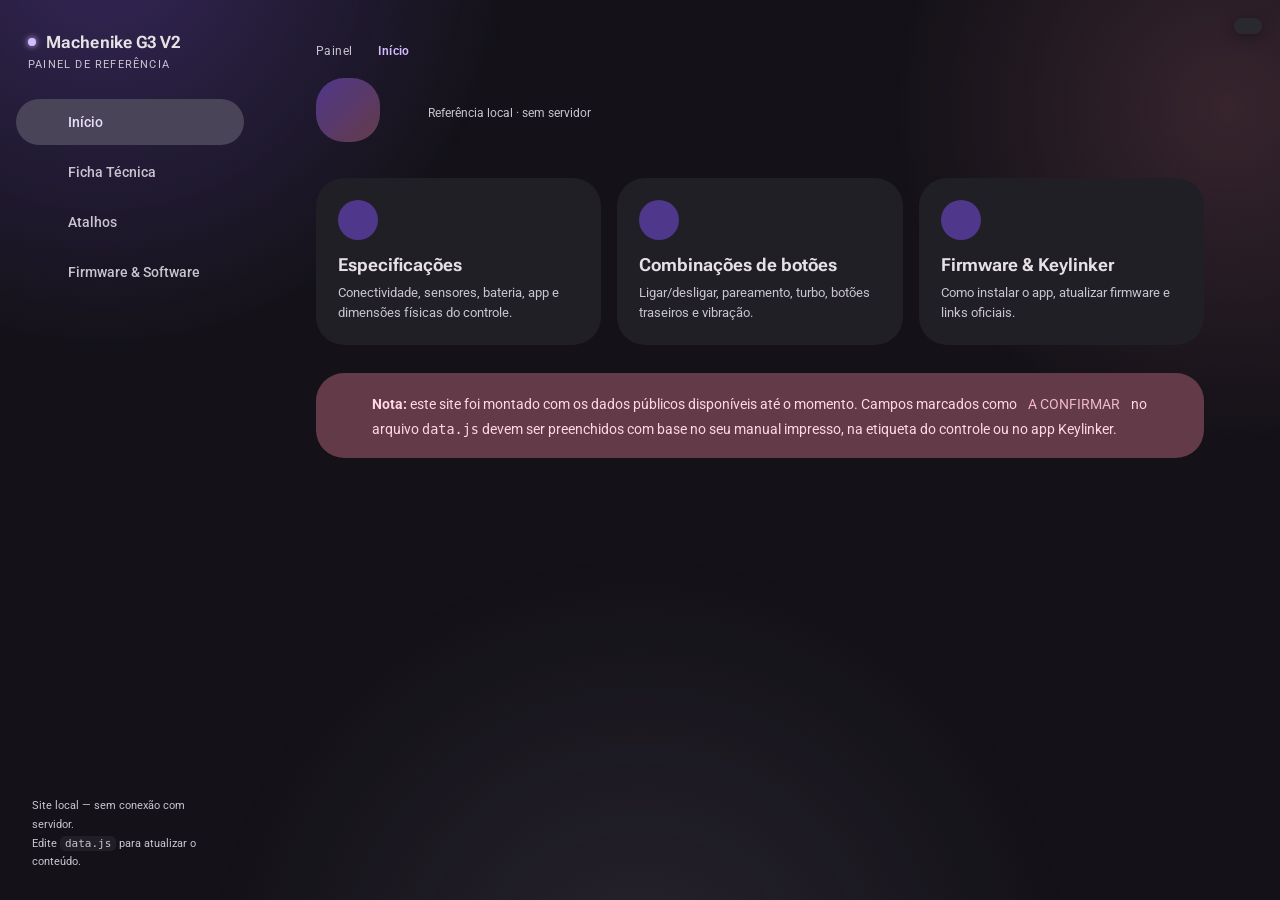
==== index.html @ 8c6d6651 "Add files via upload" ====
<!DOCTYPE html>
<html lang="pt-BR">
<head>
<meta charset="UTF-8">
<meta name="viewport" content="width=device-width, initial-scale=1.0">
<meta name="color-scheme" content="dark">
<link rel="icon" type="image/svg+xml" href="favicon.svg">
<meta name="description" content="Painel de referência não-oficial do Machenike G3 V2: ficha técnica, atalhos de botões e guia de firmware.">
<title>Machenike G3 V2 — Painel de Referência</title>
<link rel="stylesheet" href="style.css">
<script src="fundo-organico.js" defer></script>
<script src="mdharmony-switch.js" defer></script>
</head>
<body>
  <fundo-organico largura="520" velocidade="lenta" opacidade="0.16" style="top:-160px; left:-140px; opacity:0;"></fundo-organico>
  <fundo-organico class="fo-2" largura="420" velocidade="media" opacidade="0.14" style="bottom:-140px; right:-120px; opacity:0;"></fundo-organico>
  <div id="motion-toggle"></div>

  <div class="shell">
    <aside class="sidebar" id="sidebar"></aside>
    <main>
      <div class="breadcrumb">Painel <span class="micon" data-icon="chevron_right" style="width:14px;height:14px;"></span> <span class="accent">Início</span></div>

      <div class="hero">
        <div class="hero-icon">
          <span class="micon" data-icon="sports_esports"></span>
        </div>
        <div>
          <h1 class="page-title" id="titulo" style="margin-bottom:6px;"></h1>
          <div class="hero__status"><span class="micon" data-icon="bolt"></span> Referência local · sem servidor</div>
        </div>
      </div>

      <p class="page-sub" id="subtitulo"></p>

      <div class="grid3">
        <a class="nav-card" href="especificacoes.html">
          <div class="icon-chip"><span class="micon" data-icon="description"></span></div>
          <h3>Especificações</h3>
          <p>Conectividade, sensores, bateria, app e dimensões físicas do controle.</p>
        </a>
        <a class="nav-card" href="atalhos.html">
          <div class="icon-chip"><span class="micon" data-icon="sports_esports"></span></div>
          <h3>Combinações de botões</h3>
          <p>Ligar/desligar, pareamento, turbo, botões traseiros e vibração.</p>
        </a>
        <a class="nav-card" href="firmware.html">
          <div class="icon-chip"><span class="micon" data-icon="system_update"></span></div>
          <h3>Firmware & Keylinker</h3>
          <p>Como instalar o app, atualizar firmware e links oficiais.</p>
        </a>
      </div>

      <div class="callout" style="margin-top:28px;">
        <span class="micon" data-icon="info"></span>
        <div>
          <strong>Nota:</strong> este site foi montado com os dados públicos disponíveis até o momento. Campos marcados como
          <span class="pending">A CONFIRMAR</span> no arquivo <code>data.js</code> devem ser preenchidos com base no seu manual
          impresso, na etiqueta do controle ou no app Keylinker.
        </div>
      </div>
    </main>
  </div>

  <script src="icons.js"></script>
  <script src="ripple.js"></script>
  <script src="data.js"></script>
  <script src="nav.js"></script>
  <script>
    renderSidebar("index.html");
    renderMotionToggle();
    hydrateIcons(document);
    document.getElementById("titulo").textContent = CONTROLLER.nome;
    document.getElementById("subtitulo").textContent = CONTROLLER.tagline + " — " + CONTROLLER.linha;
  </script>
</body>
</html>
---- style.css ----
@import url('https://fonts.googleapis.com/css2?family=Roboto:wght@400;500;700&family=Roboto+Flex:opsz,wght@8..144,400..800&display=swap');

/* ============================================================
   MATERIAL YOU — Dynamic Color (baseline M3 dark tonal palette)
   Seed: violeta expressivo (padrão M3), com secundário/terciário
   derivados — a mesma estrutura de cor que o Android usa a
   partir do papel de parede.
   ============================================================ */
:root {
  --md-primary: #D0BCFF;
  --md-on-primary: #381E72;
  --md-primary-container: #4F378B;
  --md-on-primary-container: #EADDFF;

  --md-secondary: #CCC2DC;
  --md-on-secondary: #332D41;
  --md-secondary-container: #4A4458;
  --md-on-secondary-container: #E8DEF8;

  --md-tertiary: #EFB8C8;
  --md-on-tertiary: #492532;
  --md-tertiary-container: #633B48;
  --md-on-tertiary-container: #FFD8E4;

  --md-error: #F2B8B5;

  --md-bg: #141218;
  --md-on-bg: #E6E1E5;

  --md-surface: #141218;
  --md-on-surface: #E6E1E5;
  --md-surface-variant: #49454F;
  --md-on-surface-variant: #CAC4D0;

  --md-outline: #938F99;
  --md-outline-variant: #49454F;

  --md-scrim-lowest: #0F0D13;
  --md-surface-low: #1D1B20;
  --md-surface-container: #211F26;
  --md-surface-high: #2B2930;
  --md-surface-highest: #36343B;

  --shape-xs: 12px;
  --shape-sm: 16px;
  --shape-md: 20px;
  --shape-lg: 28px;
  --shape-xl: 36px;

  --m3-standard: cubic-bezier(0.2, 0, 0, 1);
  --m3-spring: cubic-bezier(0.34, 1.56, 0.64, 1);
  --m3-spring-soft: cubic-bezier(0.3, 1.2, 0.4, 1);

  --font-body: 'Roboto', system-ui, sans-serif;
  --font-display: 'Roboto Flex', 'Roboto', system-ui, sans-serif;
  --mono: 'Roboto', system-ui, monospace;

  /* ------------------------------------------------------------
     Pontes de compatibilidade para os Web Components trazidos do
     repo md3-componentes (evyly). Esses componentes esperam as
     variáveis --md-sys-color-* e --md-motion-* no host da página
     (padrão de nomenclatura oficial do Material Design Tokens).
     Sem isso, o switch por exemplo perde a cor E a animação de
     "esticar" o thumb (o transition-duration vira inválido).
     ------------------------------------------------------------ */
  --md-sys-color-primary: var(--md-primary);
  --md-sys-color-on-primary: var(--md-on-primary);
  --md-sys-color-primary-container: var(--md-primary-container);
  --md-sys-color-on-primary-container: var(--md-on-primary-container);
  --md-sys-color-secondary-container: var(--md-secondary-container);
  --md-sys-color-on-secondary-container: var(--md-on-secondary-container);
  --md-sys-color-surface-variant: var(--md-surface-variant);
  --md-sys-color-outline: var(--md-outline);
  --md-sys-color-on-surface: var(--md-on-surface);
  --md-sys-color-inverse-on-surface: var(--md-surface-highest);
  --md-sys-shape-corner-full: 624.9375rem;

  --md-motion-duration: 380ms;
  --md-motion-easing-standard: cubic-bezier(0.2, 0, 0, 1);
  --md-motion-easing-expressive: cubic-bezier(0.3, 1, 0.1, 1);
  --md-motion-easing-stretch: cubic-bezier(0.42, 1.67, 0.21, 0.9);
}

* { box-sizing: border-box; }

html { background: #141218; }

html, body {
  margin: 0;
  padding: 0;
  background: var(--md-bg);
  color: var(--md-on-bg);
  font-family: var(--font-body);
}

body {
  position: relative;
  min-height: 100vh;
  overflow-x: hidden;
}

body::before {
  content: "";
  position: fixed;
  inset: 0;
  z-index: 0;
  background:
    radial-gradient(680px circle at 8% -6%, color-mix(in srgb, var(--md-primary-container) 55%, transparent), transparent 60%),
    radial-gradient(560px circle at 96% 12%, color-mix(in srgb, var(--md-tertiary-container) 45%, transparent), transparent 60%),
    radial-gradient(720px circle at 50% 110%, color-mix(in srgb, var(--md-secondary-container) 35%, transparent), transparent 60%);
  pointer-events: none;
}

a { color: inherit; text-decoration: none; }

.micon {
  width: 22px;
  height: 22px;
  display: inline-block;
  flex-shrink: 0;
  fill: none;
  stroke: currentColor;
  stroke-width: 1.8;
  stroke-linecap: round;
  stroke-linejoin: round;
  vertical-align: middle;
  transition: transform 0.45s var(--m3-spring), stroke-width 0.35s var(--m3-spring-soft), fill-opacity 0.35s var(--m3-spring-soft);
  transform-origin: center;
}

.shell {
  position: relative;
  z-index: 1;
  display: grid;
  grid-template-columns: 260px 1fr;
  min-height: 100vh;
}

.sidebar {
  padding: 28px 16px;
  position: sticky;
  top: 0;
  height: 100vh;
  display: flex;
  flex-direction: column;
}

.sidebar__brand { padding: 4px 12px 20px; margin-bottom: 8px; }
.sidebar__brand .brand-row { display: flex; align-items: center; gap: 10px; }
.sidebar__brand .micon { width: 22px; height: 22px; color: var(--md-primary); }
.sidebar__brand .live-dot {
  width: 8px;
  height: 8px;
  border-radius: 50%;
  background: var(--md-primary);
  box-shadow: 0 0 6px var(--md-primary);
  flex-shrink: 0;
  animation: live-dot-pulso 2s ease-in-out infinite;
}
@keyframes live-dot-pulso {
  0%, 100% { opacity: 1; transform: scale(1); }
  50% { opacity: 0.4; transform: scale(0.75); }
}
.sidebar__brand strong {
  font-family: var(--font-display);
  font-variation-settings: 'wght' 650, 'opsz' 24;
  font-size: 17px;
  letter-spacing: 0.1px;
}
.sidebar__brand span.eyebrow {
  display: block;
  font-size: 11px;
  color: var(--md-on-surface-variant);
  margin-top: 6px;
  letter-spacing: 1.2px;
  text-transform: uppercase;
}

.nav-list { display: flex; flex-direction: column; gap: 4px; }

.nav-item {
  position: relative;
  display: flex;
  align-items: center;
  gap: 14px;
  padding: 12px 16px;
  font-size: 14px;
  font-weight: 500;
  color: var(--md-on-surface-variant);
  border-radius: var(--shape-xl);
  transition: background 0.35s var(--m3-standard), color 0.35s var(--m3-standard), border-radius 0.35s var(--m3-standard);
  z-index: 1;
}
.nav-item .micon { width: 22px; height: 22px; }
.nav-item:hover {
  background: color-mix(in srgb, var(--md-surface-high) 70%, transparent);
  border-radius: var(--shape-sm);
}
.nav-item:hover .micon {
  transform: rotate(-10deg) scale(1.1);
  stroke-width: 2.2;
}
.nav-item.active { color: var(--md-on-secondary-container); background: var(--md-secondary-container); }
.nav-item.active .micon {
  stroke-width: 2.2;
  fill: currentColor;
  fill-opacity: 0.18;
  color: var(--md-secondary);
}

.sidebar__footer {
  margin-top: auto;
  padding: 16px 16px 0;
  font-size: 11px;
  color: var(--md-on-surface-variant);
  line-height: 1.7;
}
.sidebar__footer code { background: var(--md-surface-container); padding: 1px 5px; border-radius: 5px; }

main { position: relative; z-index: 1; padding: 44px 56px 90px; max-width: 1000px; }

.breadcrumb {
  display: flex;
  align-items: center;
  gap: 6px;
  font-size: 12px;
  color: var(--md-on-surface-variant);
  letter-spacing: 0.4px;
  margin-bottom: 20px;
  animation: fade-up 0.5s var(--m3-standard) both;
}
.breadcrumb .accent { color: var(--md-primary); font-weight: 600; }

h1.page-title {
  font-family: var(--font-display);
  font-variation-settings: 'wght' 700, 'opsz' 40;
  font-size: 38px;
  letter-spacing: -0.3px;
  margin: 0 0 10px;
  animation: fade-up 0.55s var(--m3-standard) both;
  animation-delay: 0.05s;
}

.page-sub {
  color: var(--md-on-surface-variant);
  font-size: 15px;
  margin: 0 0 36px;
  max-width: 62ch;
  line-height: 1.65;
  animation: fade-up 0.55s var(--m3-standard) both;
  animation-delay: 0.1s;
}

.panel {
  background: var(--md-surface-container);
  border-radius: var(--shape-lg);
  padding: 26px 28px;
  margin-bottom: 18px;
  animation: fade-up 0.55s var(--m3-standard) both;
  transition: border-radius 0.4s var(--m3-standard), background 0.3s ease;
}
.panel:hover { border-radius: var(--shape-xl) var(--shape-xs) var(--shape-xl) var(--shape-xs); }

.panel__head {
  display: flex;
  align-items: center;
  gap: 12px;
  justify-content: space-between;
  margin-bottom: 18px;
  padding-bottom: 14px;
  border-bottom: 1px solid var(--md-outline-variant);
}
.panel__head .head-left { display: flex; align-items: center; gap: 12px; }

.icon-chip {
  display: flex;
  align-items: center;
  justify-content: center;
  width: 40px;
  height: 40px;
  border-radius: var(--shape-md);
  background: var(--md-primary-container);
  color: var(--md-on-primary-container);
  flex-shrink: 0;
  transition: border-radius 0.4s var(--m3-standard), transform 0.4s var(--m3-spring);
}
.panel:hover .icon-chip { border-radius: 50%; transform: rotate(20deg); }
.icon-chip .micon { width: 21px; height: 21px; }

.panel__head h2 {
  font-family: var(--font-display);
  font-variation-settings: 'wght' 600, 'opsz' 20;
  font-size: 16px;
  letter-spacing: 0.1px;
  margin: 0;
}
.panel__head .tag {
  font-size: 11px;
  color: var(--md-on-surface-variant);
  background: var(--md-surface-high);
  padding: 4px 10px;
  border-radius: 999px;
}

table.spec { width: 100%; border-collapse: collapse; font-size: 13.5px; }
table.spec tr { border-bottom: 1px solid var(--md-outline-variant); }
table.spec tr:last-child { border-bottom: none; }
table.spec td { padding: 12px 6px; vertical-align: top; }
table.spec td:first-child { color: var(--md-on-surface-variant); width: 40%; }
table.spec td:last-child { font-size: 13px; }
.pending {
  color: var(--md-tertiary);
  background: color-mix(in srgb, var(--md-tertiary-container) 45%, transparent);
  padding: 2px 8px;
  border-radius: 999px;
  display: inline-block;
}

.shortcut-row {
  display: grid;
  grid-template-columns: minmax(200px, 300px) 1fr;
  gap: 16px;
  padding: 13px 6px;
  border-bottom: 1px solid var(--md-outline-variant);
  align-items: start;
}
.shortcut-row:last-child { border-bottom: none; }
.combo {
  display: inline-block;
  font-size: 12.5px;
  font-weight: 500;
  background: var(--md-primary-container);
  color: var(--md-on-primary-container);
  padding: 6px 12px;
  border-radius: var(--shape-sm);
  width: fit-content;
  transition: border-radius 0.35s var(--m3-standard);
}
.shortcut-row:hover .combo { border-radius: 999px; }
.shortcut-row .acao { font-size: 13.5px; color: var(--md-on-surface); line-height: 1.55; padding-top: 4px; }

.grid3 { display: grid; grid-template-columns: repeat(3, 1fr); gap: 16px; margin-top: 8px; }

.nav-card {
  display: block;
  background: var(--md-surface-container);
  border-radius: var(--shape-lg);
  padding: 22px;
  transition: border-radius 0.4s var(--m3-standard), transform 0.35s var(--m3-spring), background 0.3s ease;
  animation: fade-up 0.6s var(--m3-standard) both;
}
.nav-card:nth-child(1) { animation-delay: 0.15s; }
.nav-card:nth-child(2) { animation-delay: 0.25s; }
.nav-card:nth-child(3) { animation-delay: 0.35s; }
.nav-card:hover {
  border-radius: var(--shape-xl) var(--shape-xs) var(--shape-xl) var(--shape-xs);
  transform: translateY(-4px);
  background: var(--md-surface-high);
}
.nav-card .icon-chip { margin-bottom: 14px; }
.nav-card:hover .icon-chip {
  border-radius: 50%;
  transform: rotate(-18deg) scale(1.05);
  background: var(--md-tertiary-container);
  color: var(--md-on-tertiary-container);
}
.nav-card h3 { font-family: var(--font-display); font-variation-settings: 'wght' 650, 'opsz' 24; font-size: 18px; margin: 0 0 8px; }
.nav-card p { font-size: 13px; color: var(--md-on-surface-variant); margin: 0; line-height: 1.55; }

.steps { counter-reset: step; list-style: none; padding: 0; margin: 0; }
.subsecao { margin-top: 18px; }
.subsecao:first-child { margin-top: 0; }
.subsecao__titulo {
  font-family: var(--font-display);
  font-variation-settings: 'wght' 600, 'opsz' 18;
  font-size: 13.5px;
  color: var(--md-primary);
  margin: 0 0 8px;
  padding-bottom: 8px;
  border-bottom: 1px solid var(--md-outline-variant);
}
.subsecao + .subsecao { margin-top: 22px; }

/* ---------- mini-lista dentro de uma célula da ficha técnica ---------- */
.mini-lista {
  list-style: none;
  padding: 0;
  margin: 0;
  display: flex;
  flex-direction: column;
  gap: 6px;
}
.mini-lista li {
  display: flex;
  align-items: center;
  gap: 8px;
}
.mini-lista .micon {
  width: 16px;
  height: 16px;
  color: var(--md-primary);
  flex-shrink: 0;
}

/* ---------- lista de cores com amostra visual ---------- */
.lista-cores {
  list-style: none;
  padding: 0;
  margin: 0;
  display: flex;
  flex-direction: column;
  gap: 7px;
}
.lista-cores li { display: flex; align-items: center; gap: 9px; }
.amostra-cor {
  width: 16px;
  height: 16px;
  border-radius: 50%;
  border: 1.5px solid rgba(255, 255, 255, 0.4);
  flex-shrink: 0;
  box-shadow: 0 0 0 1px rgba(0, 0, 0, 0.5);
}
.amostra-cor.transparente {
  box-shadow: 0 0 0 1px rgba(0, 0, 0, 0.5), inset 0 0 5px rgba(255, 255, 255, 0.6);
  opacity: 0.8;
}
.mini-nota {
  font-size: 11.5px;
  color: var(--md-on-surface-variant);
  margin: 8px 0 0;
  font-style: italic;
}

/* ---------- chips de compatibilidade (Material 3 Assist Chip) ---------- */
.chip-row {
  display: flex;
  flex-wrap: wrap;
  gap: 10px;
  margin-bottom: 28px;
}
.chip {
  display: inline-flex;
  align-items: center;
  gap: 8px;
  padding: 8px 16px 8px 12px;
  border-radius: 999px;
  background: var(--md-surface-container);
  border: 1px solid var(--md-outline-variant);
  color: var(--md-on-surface);
  font-size: 13px;
  font-weight: 500;
  animation: fade-up 0.5s var(--m3-standard) both;
  transition: background 0.3s ease, border-color 0.3s ease, transform 0.3s var(--m3-spring);
}
.chip:hover {
  background: var(--md-surface-high);
  border-color: var(--md-primary);
  transform: translateY(-2px);
}
.chip .micon { width: 18px; height: 18px; color: var(--md-primary); }

/* ---------- efeito ripple genuíno (ondulação de toque Material) ---------- */
.md-ripple {
  position: absolute;
  border-radius: 50%;
  background: currentColor;
  opacity: 0.22;
  transform: scale(0);
  pointer-events: none;
  animation: md-ripple-anim 0.65s var(--m3-standard);
}
@keyframes md-ripple-anim {
  to { transform: scale(1); opacity: 0; }
}

.subsecao__corpo { display: block; }
.subsecao__corpo.com-nota {
  display: grid;
  grid-template-columns: 1fr 1fr;
  gap: 20px;
  align-items: stretch;
}
.subsecao__corpo.com-nota .steps { align-self: start; }
.callout--compacta {
  margin: 0;
  padding: 14px 16px;
  border-radius: var(--shape-md);
  font-size: 12.5px;
  height: fit-content;
  align-self: center;
}
@media (max-width: 640px) {
  .subsecao__corpo.com-nota { grid-template-columns: 1fr; }
}
.steps li {
  counter-increment: step;
  position: relative;
  padding: 12px 0 12px 46px;
  border-bottom: 1px solid var(--md-outline-variant);
  font-size: 14px;
  line-height: 1.55;
}
.steps li:last-child { border-bottom: none; }
.steps li::before {
  content: counter(step);
  position: absolute;
  left: 0;
  top: 9px;
  width: 28px;
  height: 28px;
  background: var(--md-primary-container);
  color: var(--md-on-primary-container);
  border-radius: var(--shape-sm);
  font-size: 12px;
  font-weight: 600;
  display: flex;
  align-items: center;
  justify-content: center;
  transition: border-radius 0.35s var(--m3-standard);
}
.steps li:hover::before { border-radius: 50%; }

.note-list { list-style: none; padding: 0; margin: 0; }
.note-list li {
  padding: 10px 0 10px 30px;
  position: relative;
  font-size: 13.5px;
  color: var(--md-on-surface-variant);
  line-height: 1.55;
  border-bottom: 1px solid var(--md-outline-variant);
}
.note-list li:last-child { border-bottom: none; }
.note-list li::before {
  content: "▸";
  position: absolute;
  left: 2px;
  top: 8px;
  font-size: 14px;
  color: var(--md-tertiary);
}

.btn {
  display: inline-flex;
  align-items: center;
  gap: 8px;
  padding: 11px 24px;
  border-radius: 999px;
  background: var(--md-primary);
  color: var(--md-on-primary);
  font-size: 14px;
  font-weight: 600;
  transition: transform 0.3s var(--m3-spring), box-shadow 0.3s ease;
}
.btn:hover {
  transform: translateY(-2px);
  box-shadow: 0 6px 18px color-mix(in srgb, var(--md-primary) 40%, transparent);
}

.link-list { list-style: none; padding: 0; margin: 0; }
.link-list li { padding: 4px 0; border-bottom: 1px solid var(--md-outline-variant); }
.link-list li:last-child { border-bottom: none; }
.link-list a {
  display: flex;
  align-items: center;
  gap: 10px;
  padding: 10px 4px;
  color: var(--md-primary);
  font-size: 13.5px;
  border-radius: var(--shape-xs);
  transition: background 0.3s ease, padding-left 0.3s var(--m3-standard);
}
.link-list a:hover { background: var(--md-surface-high); padding-left: 12px; }
.link-list a .micon { width: 18px; height: 18px; transition: transform 0.4s var(--m3-spring); }
.link-list a:hover .micon { transform: rotate(45deg); }

.callout {
  display: flex;
  gap: 14px;
  background: var(--md-tertiary-container);
  color: var(--md-on-tertiary-container);
  padding: 18px 20px;
  border-radius: var(--shape-lg);
  font-size: 13.5px;
  line-height: 1.65;
  margin-bottom: 24px;
  animation: fade-up 0.6s var(--m3-standard) both;
  animation-delay: 0.45s;
}
.callout .micon { flex-shrink: 0; width: 22px; height: 22px; fill: currentColor; fill-opacity: 0.15; }
.callout strong { font-weight: 700; }

.hero-icon {
  width: 64px;
  height: 64px;
  flex-shrink: 0;
  display: flex;
  align-items: center;
  justify-content: center;
  border-radius: var(--shape-lg);
  background: linear-gradient(135deg, var(--md-primary-container), var(--md-tertiary-container));
  animation: hero-icon-morph 6s ease-in-out infinite, fade-up 0.6s var(--m3-standard) both;
}
.hero-icon .micon {
  width: 32px;
  height: 32px;
  color: var(--md-on-primary-container);
  stroke-width: 1.6;
  animation: hero-icon-balanco 3.4s ease-in-out infinite;
}
@keyframes hero-icon-morph {
  0%, 100% { border-radius: var(--shape-lg); }
  50% { border-radius: 50%; }
}
@keyframes hero-icon-balanco {
  0%, 100% { transform: rotate(-6deg) scale(1); }
  50% { transform: rotate(6deg) scale(1.08); }
}

.hero { display: flex; align-items: center; gap: 24px; margin-bottom: 32px; }
.hero__status { font-size: 12px; color: var(--md-on-surface-variant); display: flex; align-items: center; gap: 8px; }
.hero__status .micon { width: 16px; height: 16px; color: var(--md-primary); animation: spin-in 1s var(--m3-spring) both; }

.diagram-wrap { display: grid; grid-template-columns: 1fr 1fr; gap: 24px; align-items: center; }
.diagram-wrap svg { width: 100%; height: auto; }
.legend { list-style: none; padding: 0; margin: 0; font-size: 13px; }
.legend li {
  display: flex;
  gap: 12px;
  padding: 8px 6px;
  border-bottom: 1px solid var(--md-outline-variant);
  align-items: center;
  border-radius: var(--shape-xs);
  transition: background 0.3s ease, padding-left 0.3s var(--m3-standard), box-shadow 0.35s var(--m3-spring-soft);
  cursor: default;
}
.legend li:last-child { border-bottom: none; }
.legend li.is-active {
  background: var(--md-surface-high);
  padding-left: 10px;
  box-shadow: inset 3px 0 0 var(--md-primary), 0 0 16px color-mix(in srgb, var(--md-primary) 35%, transparent);
}
.legend .letter {
  font-size: 11px;
  font-weight: 700;
  color: var(--md-on-primary-container);
  background: var(--md-primary-container);
  width: 22px;
  height: 22px;
  border-radius: 7px;
  display: flex;
  align-items: center;
  justify-content: center;
  flex-shrink: 0;
  transition: border-radius 0.35s var(--m3-standard);
}
.legend li.is-active .letter { border-radius: 999px; background: var(--md-primary); color: var(--md-on-primary); }

/* ---------- foto real do controle com marcadores interativos ---------- */
.photo-diagram {
  position: relative;
  width: 100%;
  max-width: 420px;
  margin: 0 auto;
}
.photo-diagram img {
  width: 100%;
  display: block;
  filter: drop-shadow(0 18px 34px rgba(0, 0, 0, 0.55));
  animation: fade-up 0.6s var(--m3-standard) both;
}
.marker {
  position: absolute;
  transform: translate(-50%, -50%);
  background: transparent;
  border: none;
  padding: 0;
  margin: 0;
  cursor: pointer;
  -webkit-tap-highlight-color: transparent;
}
/* miolo: brilho radial que preenche a área do botão real */
.marker::before {
  content: "";
  position: absolute;
  inset: 0;
  border-radius: inherit;
  background: radial-gradient(circle, color-mix(in srgb, var(--md-primary) 60%, transparent) 0%, color-mix(in srgb, var(--md-primary) 15%, transparent) 55%, transparent 78%);
  opacity: 0;
  transform: scale(0.55);
  transition: opacity 0.4s var(--m3-spring-soft), transform 0.5s var(--m3-spring);
}
/* contorno: aro que "respira" pra fora ao ativar */
.marker::after {
  content: "";
  position: absolute;
  inset: 0;
  border-radius: inherit;
  border: 1.5px solid var(--md-primary);
  opacity: 0;
  transform: scale(0.8);
  transition: opacity 0.35s var(--m3-spring-soft), transform 0.5s var(--m3-spring);
}
.marker:hover::before,
.marker:focus-visible::before,
.marker.is-active::before {
  opacity: 1;
  transform: scale(1.35);
}
.marker:hover::after,
.marker:focus-visible::after,
.marker.is-active::after {
  opacity: 0.85;
  transform: scale(1.15);
}
.marker:focus-visible { outline: none; }
.photo-diagram__hint {
  text-align: center;
  font-size: 11.5px;
  color: var(--md-on-surface-variant);
  margin-top: 14px;
}


@keyframes fade-up { from { opacity: 0; transform: translateY(10px); } to { opacity: 1; transform: translateY(0); } }
@keyframes spin-in { from { opacity: 0; transform: rotate(-90deg) scale(0.5); } to { opacity: 1; transform: rotate(0deg) scale(1); } }

/* ============================================================
   TRANSIÇÕES ENTRE PÁGINAS — estilo Material You
   A View Transitions API anima a troca entre páginas de verdade
   (navegação real, com URL própria por página) em vez do
   "pisca branco e recarrega tudo" padrão do navegador. Isso
   também evita o flash de ícone: como o SVG já está pronto na
   tela antiga, o crossfade nunca expõe um estado "cru".
   Funciona em navegadores com suporte (Chrome/Edge recentes);
   nos demais, a navegação simplesmente ocorre normal, sem erro.
   ============================================================ */
@view-transition {
  navigation: auto;
}

::view-transition-old(root) {
  animation: mdy-saida 0.3s var(--m3-standard) both;
}
::view-transition-new(root) {
  animation: mdy-entrada 0.42s var(--m3-spring-soft) both;
}

@keyframes mdy-saida {
  from { opacity: 1; transform: scale(1); }
  to   { opacity: 0; transform: scale(0.985); }
}
@keyframes mdy-entrada {
  from { opacity: 0; transform: scale(1.015); }
  to   { opacity: 1; transform: scale(1); }
}

/* Saída controlada por JS (initPageTransitions em nav.js) — garante
   a mesma animação em qualquer navegador, com ou sem suporte à
   View Transitions API acima. Anima só o conteúdo (main), mantendo
   a barra de navegação estável — como uma troca de tela no Android. */
.pagina-saindo main {
  animation: mdy-saida-conteudo 0.22s var(--m3-standard) both;
  pointer-events: none;
}
.pagina-saindo #motion-toggle {
  animation: mdy-saida-conteudo 0.22s var(--m3-standard) both;
}
@keyframes mdy-saida-conteudo {
  from { opacity: 1; transform: translateY(0) scale(1); }
  to   { opacity: 0; transform: translateY(-10px) scale(0.98); }
}

/* ---------- toggle fixo de animações (usa mdharmony-switch) ---------- */
#motion-toggle {
  position: fixed;
  top: 18px;
  right: 18px;
  z-index: 60;
  display: flex;
  align-items: center;
  gap: 10px;
  background: var(--md-surface-high);
  padding: 8px 16px 8px 12px;
  border-radius: 999px;
  font-size: 12px;
  font-weight: 500;
  color: var(--md-on-surface-variant);
  box-shadow: 0 2px 14px rgba(0, 0, 0, 0.35);
  animation: fade-up 0.6s var(--m3-standard) both;
  animation-delay: 0.15s;
}
#motion-toggle .micon { width: 18px; height: 18px; color: var(--md-primary); }

/* estado global: animações desligadas pelo toggle */
.motion-off *,
.motion-off *::before,
.motion-off *::after {
  animation-duration: 0.001ms !important;
  animation-iteration-count: 1 !important;
  transition-duration: 0.001ms !important;
}

/* ---------- fundo-organico: cor + entrada/saída animada ---------- */
fundo-organico { color: var(--md-primary); }
fundo-organico.fo-2 { color: var(--md-tertiary); }
fundo-organico.fo-3 { color: var(--md-secondary); }

/* Transição de opacidade a partir de fora — não mexe em "transform"
   pra não brigar com a rotação contínua que o próprio componente já
   aplica no :host. Entra suave no load (JS remove o opacity:0 inline
   inicial) e sai junto com o resto do conteúdo ao trocar de página. */
fundo-organico {
  transition: opacity 0.8s var(--m3-standard);
}
.pagina-saindo fundo-organico {
  opacity: 0 !important;
  transition: opacity 0.22s var(--m3-standard);
}

/* ============================================================
   RESPONSIVO
   Desktop: navigation rail lateral.
   Mobile: navigation bar fixa embaixo (padrão Android/iOS),
   igual qualquer app/site comum se adaptando pra celular.
   ============================================================ */
@media (max-width: 840px) {
  .shell { grid-template-columns: 1fr; }

  main {
    padding: 84px 20px calc(92px + env(safe-area-inset-bottom));
  }

  .sidebar {
    position: fixed;
    left: 0;
    right: 0;
    bottom: 0;
    top: auto;
    height: auto;
    flex-direction: row;
    align-items: center;
    padding: 6px 6px calc(6px + env(safe-area-inset-bottom));
    background: var(--md-surface-container);
    border-radius: var(--shape-lg) var(--shape-lg) 0 0;
    box-shadow: 0 -6px 24px rgba(0, 0, 0, 0.4);
    z-index: 50;
  }
  .sidebar__brand, .sidebar__footer { display: none; }

  .nav-list {
    flex-direction: row;
    width: 100%;
    justify-content: space-around;
    gap: 0;
  }

  .nav-item {
    flex-direction: column;
    align-items: center;
    justify-content: center;
    gap: 3px;
    padding: 8px 6px;
    font-size: 10.5px;
    flex: 1;
    text-align: center;
    border-radius: var(--shape-sm);
  }
  .nav-item:hover { background: transparent; }
  .nav-item.active { background: transparent; }
  .nav-item.active span:not(.micon) { color: var(--md-primary); font-weight: 600; }
  .nav-item .micon {
    padding: 4px 16px;
    border-radius: 999px;
    transition: background 0.4s var(--m3-spring-soft), transform 0.45s var(--m3-spring);
  }
  .nav-item.active .micon { background: var(--md-secondary-container); }

  #motion-toggle {
    top: 14px;
    right: 14px;
    padding: 7px 12px 7px 10px;
  }
  #motion-toggle .toggle-label { display: none; }

  .grid3 { grid-template-columns: 1fr; }
  .diagram-wrap { grid-template-columns: 1fr; }
  .shortcut-row { grid-template-columns: 1fr; }
  h1.page-title { font-size: 30px; }
}

@media (max-width: 420px) {
  main { padding-left: 16px; padding-right: 16px; }
  .panel { padding: 20px; }
}

@media (prefers-reduced-motion: reduce) {
  *, *::before, *::after {
    animation-duration: 0.001ms !important;
    animation-iteration-count: 1 !important;
    transition-duration: 0.001ms !important;
  }
}
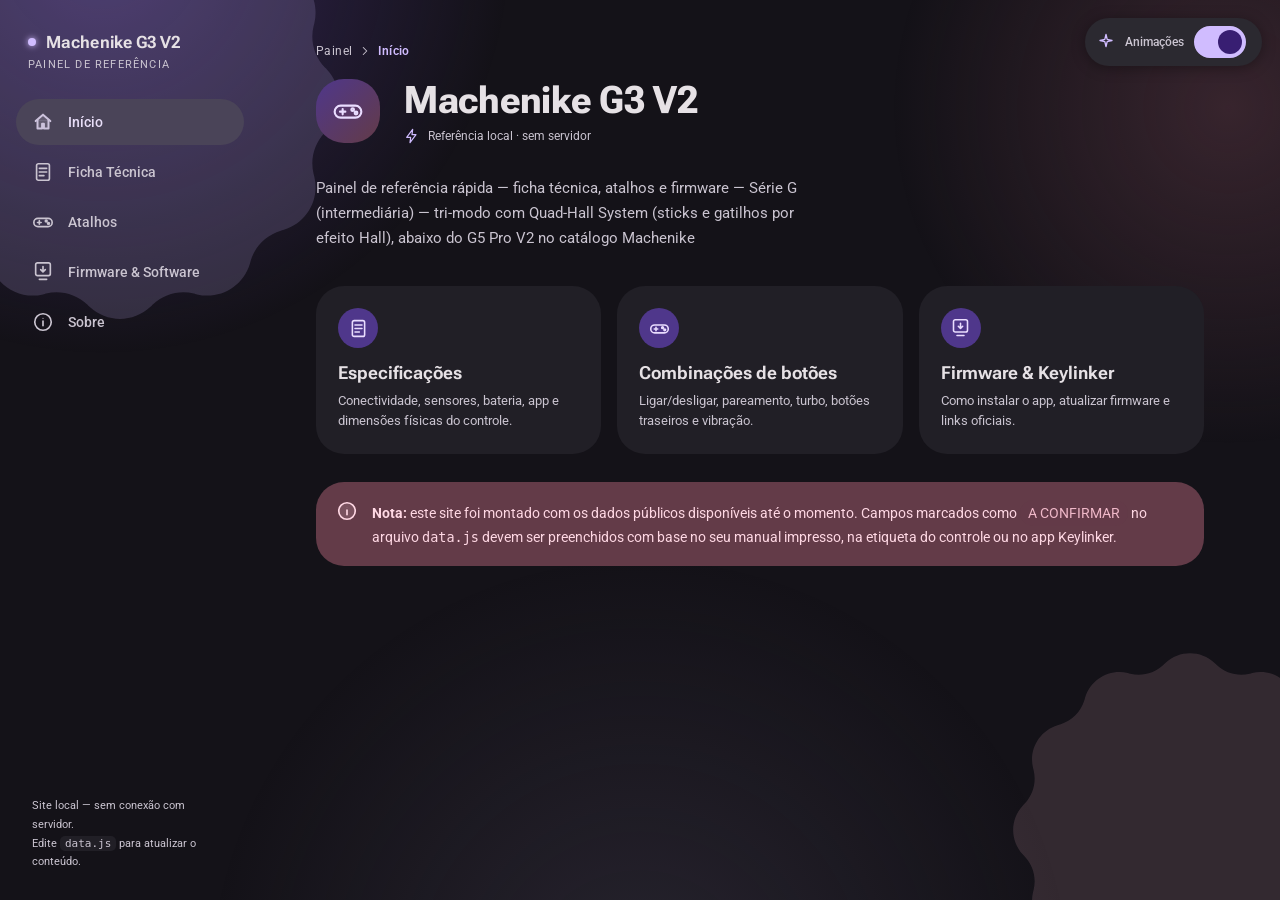
==== commit a75ac40e: "Add files via upload" ====
--- a/index.html
+++ b/index.html
@@ -19,46 +19,222 @@
   <div class="shell">
     <aside class="sidebar" id="sidebar"></aside>
     <main>
-      <div class="breadcrumb">Painel <span class="micon" data-icon="chevron_right" style="width:14px;height:14px;"></span> <span class="accent">Início</span></div>
-
-      <div class="hero">
-        <div class="hero-icon">
-          <span class="micon" data-icon="sports_esports"></span>
-        </div>
-        <div>
-          <h1 class="page-title" id="titulo" style="margin-bottom:6px;"></h1>
-          <div class="hero__status"><span class="micon" data-icon="bolt"></span> Referência local · sem servidor</div>
-        </div>
-      </div>
-
-      <p class="page-sub" id="subtitulo"></p>
-
-      <div class="grid3">
-        <a class="nav-card" href="especificacoes.html">
-          <div class="icon-chip"><span class="micon" data-icon="description"></span></div>
-          <h3>Especificações</h3>
-          <p>Conectividade, sensores, bateria, app e dimensões físicas do controle.</p>
-        </a>
-        <a class="nav-card" href="atalhos.html">
-          <div class="icon-chip"><span class="micon" data-icon="sports_esports"></span></div>
-          <h3>Combinações de botões</h3>
-          <p>Ligar/desligar, pareamento, turbo, botões traseiros e vibração.</p>
-        </a>
-        <a class="nav-card" href="firmware.html">
-          <div class="icon-chip"><span class="micon" data-icon="system_update"></span></div>
-          <h3>Firmware & Keylinker</h3>
-          <p>Como instalar o app, atualizar firmware e links oficiais.</p>
-        </a>
-      </div>
-
-      <div class="callout" style="margin-top:28px;">
-        <span class="micon" data-icon="info"></span>
-        <div>
-          <strong>Nota:</strong> este site foi montado com os dados públicos disponíveis até o momento. Campos marcados como
-          <span class="pending">A CONFIRMAR</span> no arquivo <code>data.js</code> devem ser preenchidos com base no seu manual
-          impresso, na etiqueta do controle ou no app Keylinker.
-        </div>
-      </div>
+      <div class="breadcrumb">Painel <span class="micon" data-icon="chevron_right" style="width:14px;height:14px;"></span> <span class="accent" id="breadcrumb-atual">Início</span></div>
+
+      <!-- ===== INÍCIO ===== -->
+      <section class="page-section" data-page="inicio">
+        <div class="hero">
+          <div class="hero-icon">
+            <span class="micon" data-icon="sports_esports"></span>
+          </div>
+          <div>
+            <h1 class="page-title" id="titulo" style="margin-bottom:6px;"></h1>
+            <div class="hero__status"><span class="micon" data-icon="bolt"></span> Referência local · sem servidor</div>
+          </div>
+        </div>
+
+        <p class="page-sub" id="subtitulo"></p>
+
+        <div class="grid3">
+          <a class="nav-card" href="#especificacoes">
+            <div class="icon-chip"><span class="micon" data-icon="description"></span></div>
+            <h3>Especificações</h3>
+            <p>Conectividade, sensores, bateria, app e dimensões físicas do controle.</p>
+          </a>
+          <a class="nav-card" href="#atalhos">
+            <div class="icon-chip"><span class="micon" data-icon="sports_esports"></span></div>
+            <h3>Combinações de botões</h3>
+            <p>Ligar/desligar, pareamento, turbo, botões traseiros e vibração.</p>
+          </a>
+          <a class="nav-card" href="#firmware">
+            <div class="icon-chip"><span class="micon" data-icon="system_update"></span></div>
+            <h3>Firmware & Keylinker</h3>
+            <p>Como instalar o app, atualizar firmware e links oficiais.</p>
+          </a>
+        </div>
+
+        <div class="callout" style="margin-top:28px;">
+          <span class="micon" data-icon="info"></span>
+          <div>
+            <strong>Nota:</strong> este site foi montado com os dados públicos disponíveis até o momento. Campos marcados como
+            <span class="pending">A CONFIRMAR</span> no arquivo <code>data.js</code> devem ser preenchidos com base no seu manual
+            impresso, na etiqueta do controle ou no app Keylinker.
+          </div>
+        </div>
+      </section>
+
+      <!-- ===== FICHA TÉCNICA ===== -->
+      <section class="page-section" data-page="especificacoes" hidden>
+        <h1 class="page-title">Ficha Técnica</h1>
+        <p class="page-sub">Especificações organizadas por bloco. Valores marcados como <span class="pending">a confirmar</span> ainda não foram encontrados em fonte oficial — edite em <code>data.js</code>.</p>
+
+        <div class="chip-row" id="chips"></div>
+
+        <div id="specs"></div>
+      </section>
+
+      <!-- ===== ATALHOS ===== -->
+      <section class="page-section" data-page="atalhos" hidden>
+        <h1 class="page-title">Atalhos & Combinações</h1>
+        <p class="page-sub">Foto real do seu G3 V2 com os pontos de referência marcados. Passe o mouse (ou toque) em cada marcador pra destacar a descrição — ou o contrário, passe na lista pra destacar o ponto na foto.</p>
+
+        <div class="panel">
+          <div class="panel__head">
+            <div class="head-left">
+              <div class="icon-chip"><span class="micon" data-icon="gamepad"></span></div>
+              <h2>Layout de referência</h2>
+            </div>
+            <span class="tag">Foto enviada por InoCity</span>
+          </div>
+          <div class="diagram-wrap">
+            <div>
+              <div class="photo-diagram">
+                <img src="controle-foto.png" alt="Foto do controle Machenike G3 V2 com marcadores de referência">
+                <button class="marker" data-letter="A" aria-label="Analógico esquerdo" style="left:24.7%; top:28.5%; width:46px; height:46px; border-radius:50%;"></button>
+                <button class="marker" data-letter="B" aria-label="D-Pad direcional" style="left:36.9%; top:51.6%; width:65px; height:65px; border-radius:50%;"></button>
+                <button class="marker" data-letter="C" aria-label="Analógico direito" style="left:62.9%; top:49.8%; width:46px; height:46px; border-radius:50%;"></button>
+                <button class="marker" data-letter="D" aria-label="Botões de ação" style="left:75.6%; top:28.5%; width:80px; height:80px; border-radius:50%;"></button>
+                <button class="marker" data-letter="E" aria-label="LB" style="left:26.9%; top:2.2%; width:52px; height:22px; border-radius:999px;"></button>
+                <button class="marker" data-letter="F" aria-label="RB" style="left:72.4%; top:2.2%; width:52px; height:22px; border-radius:999px;"></button>
+                <button class="marker" data-letter="G" aria-label="HOME" style="left:50.1%; top:14.9%; width:30px; height:30px; border-radius:50%;"></button>
+                <button class="marker" data-letter="H" aria-label="Captura / Compartilhar" style="left:42.3%; top:25.5%; width:20px; height:20px; border-radius:50%;"></button>
+                <button class="marker" data-letter="I" aria-label="Menu" style="left:57.4%; top:25.3%; width:20px; height:20px; border-radius:50%;"></button>
+                <button class="marker" data-letter="J" aria-label="Turbo" style="left:50.0%; top:30.7%; width:24px; height:16px; border-radius:999px;"></button>
+                <button class="marker" data-letter="K" aria-label="FN" style="left:50.0%; top:38.7%; width:24px; height:16px; border-radius:999px;"></button>
+              </div>
+              <p class="photo-diagram__hint">Passe o mouse (ou toque) sobre os botões da foto</p>
+            </div>
+            <ul class="legend" id="legend">
+              <li data-letter="A"><span class="letter">A</span> Analógico esquerdo (LS / L3 ao pressionar) — posição alta</li>
+              <li data-letter="B"><span class="letter">B</span> D-Pad direcional — posição baixa</li>
+              <li data-letter="C"><span class="letter">C</span> Analógico direito (RS / R3 ao pressionar) — posição baixa</li>
+              <li data-letter="D"><span class="letter">D</span> Botões de ação — ABXY</li>
+              <li data-letter="E"><span class="letter">E</span> LB (bumper esquerdo)</li>
+              <li data-letter="F"><span class="letter">F</span> RB (bumper direito)</li>
+              <li data-letter="G"><span class="letter">G</span> HOME — o logo iluminado é o botão (liga/desliga, reconecta)</li>
+              <li data-letter="H"><span class="letter">H</span> Captura / Compartilhar</li>
+              <li data-letter="I"><span class="letter">I</span> Menu (☰)</li>
+              <li data-letter="J"><span class="letter">J</span> T — Turbo</li>
+              <li data-letter="K"><span class="letter">K</span> FN — camada de função (ativa atalhos secundários)</li>
+            </ul>
+          </div>
+
+          <div class="callout" style="margin-top:20px; margin-bottom:0;">
+            <span class="micon" data-icon="info"></span>
+            <div>
+              <strong>Aviso da produção:</strong> agora, se você quiser ver o RT/LT e os paddles traseiros (M1/M2)... é melhor comprar o controle mesmo. Essa foto não tem ângulo de raio-X. ◉‿◉
+            </div>
+          </div>
+        </div>
+
+        <div id="shortcuts"></div>
+      </section>
+
+      <!-- ===== FIRMWARE ===== -->
+      <section class="page-section" data-page="firmware" hidden>
+        <h1 class="page-title">Firmware & Software</h1>
+        <p class="page-sub" id="appDesc"></p>
+
+        <div class="panel">
+          <div class="panel__head">
+            <div class="head-left">
+              <div class="icon-chip"><span class="micon spin-continuous" data-icon="sync"></span></div>
+              <h2>Como configurar / atualizar</h2>
+            </div>
+          </div>
+          <ol class="steps" id="steps"></ol>
+        </div>
+
+        <div class="panel">
+          <div class="panel__head">
+            <div class="head-left">
+              <div class="icon-chip"><span class="micon" data-icon="info"></span></div>
+              <h2>Observações</h2>
+            </div>
+          </div>
+          <ul class="note-list" id="notas"></ul>
+        </div>
+
+        <div class="panel">
+          <div class="panel__head">
+            <div class="head-left">
+              <div class="icon-chip"><span class="micon" data-icon="link"></span></div>
+              <h2>Links úteis</h2>
+            </div>
+          </div>
+          <ul class="link-list" id="links"></ul>
+        </div>
+      </section>
+
+      <!-- ===== SOBRE ===== -->
+      <section class="page-section" data-page="sobre" hidden>
+        <h1 class="page-title">Sobre este projeto</h1>
+        <p class="page-sub">Um painel de referência não-oficial pro Machenike G3 V2, feito por fã pra fã. Nada aqui tem vínculo comercial com a Machenike — é só carinho por um controle bom e vontade de organizar a informação num lugar só.</p>
+
+        <div class="panel">
+          <div class="panel__head">
+            <div class="head-left">
+              <img class="avatar-credito" src="https://github.com/InoCity.png" alt="Foto de perfil de InoCity no GitHub" loading="lazy">
+              <h2>InoCity</h2>
+            </div>
+            <span class="tag">Criador do projeto</span>
+          </div>
+          <p style="margin:0; font-size:13.5px; line-height:1.65; color:var(--md-on-surface-variant);">
+            Idealizou o painel, testou cada atalho no próprio controle, mandou as fotos e as correções de posição dos botões, e garantiu que as informações batessem com a realidade — não só com o manual.
+          </p>
+        </div>
+
+        <div class="panel">
+          <div class="panel__head">
+            <div class="head-left">
+              <img class="avatar-credito" src="https://github.com/evyly.png" alt="Foto de perfil de Evy (evyly) no GitHub" loading="lazy">
+              <h2>Evy (evyly)</h2>
+            </div>
+            <span class="tag">Componentes Material 3</span>
+          </div>
+          <p style="margin:0 0 12px; font-size:13.5px; line-height:1.65; color:var(--md-on-surface-variant);">
+            Autora do repositório <strong>md3-componentes</strong>, de onde vieram os Web Components usados no tema: o fundo animado orgânico e o switch de "Animações" que aparece fixo no canto da tela. Componentes genuínos, feitos à mão, que deram uma outra cara pro projeto.
+          </p>
+          <ul class="link-list">
+            <li><a href="https://github.com/evyly/md3-componentes" target="_blank" rel="noopener"><span class="micon" data-icon="open_in_new"></span>github.com/evyly/md3-componentes</a></li>
+          </ul>
+        </div>
+
+        <div class="panel">
+          <div class="panel__head">
+            <div class="head-left">
+              <div class="icon-chip icon-chip--avatar">M</div>
+              <h2>Machenike</h2>
+            </div>
+            <span class="tag">Fabricante</span>
+          </div>
+          <p style="margin:0 0 12px; font-size:13.5px; line-height:1.65; color:var(--md-on-surface-variant);">
+            Pelo controle em si, pelo manual oficial e pela documentação técnica que serviu de base pra maior parte da ficha técnica deste site. Este projeto não é afiliado, endossado ou revisado pela empresa.
+          </p>
+          <ul class="link-list">
+            <li><a href="https://global.machenike.com/" target="_blank" rel="noopener"><span class="micon" data-icon="open_in_new"></span>global.machenike.com</a></li>
+          </ul>
+        </div>
+
+        <div class="panel">
+          <div class="panel__head">
+            <div class="head-left">
+              <div class="icon-chip icon-chip--avatar"><span class="micon" data-icon="chat_bubble"></span></div>
+              <h2>Comunidade</h2>
+            </div>
+          </div>
+          <p style="margin:0; font-size:13.5px; line-height:1.65; color:var(--md-on-surface-variant);">
+            A quem testa, resenha, mede polling rate de madrugada e posta listagem em fórum e marketplace — as fontes secundárias citadas ao longo da ficha técnica (reviews independentes, anúncios, discussões) ajudaram a preencher o que o manual oficial deixou de fora.
+          </p>
+        </div>
+
+        <div class="callout" style="margin-top:20px;">
+          <span class="micon" data-icon="info"></span>
+          <div>
+            <strong>De boa fé:</strong> as informações aqui foram reunidas com cuidado, mas podem ter erro ou ficar desatualizadas. Se achar algo errado, o arquivo <code>data.js</code> é onde tudo mora — é só editar.
+          </div>
+        </div>
+      </section>
     </main>
   </div>
 
@@ -66,12 +242,16 @@
   <script src="ripple.js"></script>
   <script src="data.js"></script>
   <script src="nav.js"></script>
+  <script src="paginas.js"></script>
   <script>
-    renderSidebar("index.html");
+    renderSidebar("inicio");
     renderMotionToggle();
+    renderInicio();
+    renderEspecificacoes();
+    renderAtalhos();
+    renderFirmware();
     hydrateIcons(document);
-    document.getElementById("titulo").textContent = CONTROLLER.nome;
-    document.getElementById("subtitulo").textContent = CONTROLLER.tagline + " — " + CONTROLLER.linha;
+    initRoteador();
   </script>
 </body>
 </html>
--- a/style.css
+++ b/style.css
@@ -285,6 +285,29 @@
   transition: border-radius 0.4s var(--m3-standard), transform 0.4s var(--m3-spring);
 }
 .panel:hover .icon-chip { border-radius: 50%; transform: rotate(20deg); }
+
+.spin-continuous { animation: rotate-slow 3s linear infinite; }
+@keyframes rotate-slow { from { transform: rotate(0deg); } to { transform: rotate(360deg); } }
+
+/* ---------- avatares da página Sobre (foto real ou letra) ---------- */
+.avatar-credito {
+  width: 44px;
+  height: 44px;
+  border-radius: 50%;
+  object-fit: cover;
+  flex-shrink: 0;
+  border: 1.5px solid var(--md-outline-variant);
+  background: var(--md-surface-high);
+}
+.icon-chip--avatar {
+  width: 44px;
+  height: 44px;
+  border-radius: 50% !important;
+  font-family: var(--font-display);
+  font-weight: 700;
+  font-size: 19px;
+}
+.icon-chip--avatar .micon { width: 22px; height: 22px; }
 .icon-chip .micon { width: 21px; height: 21px; }
 
 .panel__head h2 {
@@ -429,6 +452,63 @@
   color: var(--md-on-surface-variant);
   margin: 8px 0 0;
   font-style: italic;
+}
+
+/* ---------- segredinho revelável (toque/clique pra mostrar) ---------- */
+.segredo-reveal {
+  display: block;
+  width: 100%;
+  text-align: left;
+  background: color-mix(in srgb, var(--md-tertiary-container) 20%, transparent);
+  border: 1px dashed var(--md-tertiary);
+  border-radius: var(--shape-md);
+  padding: 10px 14px;
+  cursor: pointer;
+  font-family: inherit;
+  font-size: 13px;
+  color: inherit;
+  transition: background 0.3s ease, border-color 0.3s ease, border-radius 0.4s var(--m3-standard);
+}
+.segredo-reveal:hover {
+  background: color-mix(in srgb, var(--md-tertiary-container) 35%, transparent);
+  border-color: var(--md-tertiary);
+}
+.segredo-reveal.is-revelado {
+  border-style: solid;
+  border-radius: var(--shape-sm);
+  cursor: default;
+}
+.segredo-reveal__teaser {
+  display: flex;
+  align-items: center;
+  gap: 8px;
+  font-style: italic;
+  color: var(--md-on-surface-variant);
+}
+.segredo-reveal__teaser .micon {
+  width: 15px;
+  height: 15px;
+  color: var(--md-tertiary);
+  flex-shrink: 0;
+  animation: segredo-pulso 2.2s ease-in-out infinite;
+}
+.segredo-reveal.is-revelado .segredo-reveal__teaser { display: none; }
+
+.segredo-reveal__real {
+  display: block;
+  max-height: 0;
+  opacity: 0;
+  overflow: hidden;
+  transition: max-height 0.45s var(--m3-standard), opacity 0.35s var(--m3-standard);
+}
+.segredo-reveal.is-revelado .segredo-reveal__real {
+  max-height: 240px;
+  opacity: 1;
+}
+
+@keyframes segredo-pulso {
+  0%, 100% { opacity: 1; transform: scale(1); }
+  50% { opacity: 0.5; transform: scale(0.85); }
 }
 
 /* ---------- chips de compatibilidade (Material 3 Assist Chip) ---------- */
@@ -725,19 +805,14 @@
 @keyframes spin-in { from { opacity: 0; transform: rotate(-90deg) scale(0.5); } to { opacity: 1; transform: rotate(0deg) scale(1); } }
 
 /* ============================================================
-   TRANSIÇÕES ENTRE PÁGINAS — estilo Material You
-   A View Transitions API anima a troca entre páginas de verdade
-   (navegação real, com URL própria por página) em vez do
-   "pisca branco e recarrega tudo" padrão do navegador. Isso
-   também evita o flash de ícone: como o SVG já está pronto na
-   tela antiga, o crossfade nunca expõe um estado "cru".
-   Funciona em navegadores com suporte (Chrome/Edge recentes);
-   nos demais, a navegação simplesmente ocorre normal, sem erro.
+   TRANSIÇÕES ENTRE SEÇÕES — estilo Material You
+   Como o site agora é um documento só (SPA por hash), a troca de
+   "página" é só mostrar/esconder uma <section>. A View Transitions
+   API anima essa troca de verdade — sem flash, sem recarregar nada.
+   Acionada via JS em paginas.js (document.startViewTransition).
+   Em navegadores sem suporte, a troca acontece na hora, sem
+   animação — funciona igual, só sem a transição.
    ============================================================ */
-@view-transition {
-  navigation: auto;
-}
-
 ::view-transition-old(root) {
   animation: mdy-saida 0.3s var(--m3-standard) both;
 }
@@ -752,22 +827,6 @@
 @keyframes mdy-entrada {
   from { opacity: 0; transform: scale(1.015); }
   to   { opacity: 1; transform: scale(1); }
-}
-
-/* Saída controlada por JS (initPageTransitions em nav.js) — garante
-   a mesma animação em qualquer navegador, com ou sem suporte à
-   View Transitions API acima. Anima só o conteúdo (main), mantendo
-   a barra de navegação estável — como uma troca de tela no Android. */
-.pagina-saindo main {
-  animation: mdy-saida-conteudo 0.22s var(--m3-standard) both;
-  pointer-events: none;
-}
-.pagina-saindo #motion-toggle {
-  animation: mdy-saida-conteudo 0.22s var(--m3-standard) both;
-}
-@keyframes mdy-saida-conteudo {
-  from { opacity: 1; transform: translateY(0) scale(1); }
-  to   { opacity: 0; transform: translateY(-10px) scale(0.98); }
 }
 
 /* ---------- toggle fixo de animações (usa mdharmony-switch) ---------- */
@@ -800,7 +859,9 @@
   transition-duration: 0.001ms !important;
 }
 
-/* ---------- fundo-organico: cor + entrada/saída animada ---------- */
+.page-section[hidden] { display: none !important; }
+
+/* ---------- fundo-organico: cor + entrada animada ---------- */
 fundo-organico { color: var(--md-primary); }
 fundo-organico.fo-2 { color: var(--md-tertiary); }
 fundo-organico.fo-3 { color: var(--md-secondary); }
@@ -808,13 +869,9 @@
 /* Transição de opacidade a partir de fora — não mexe em "transform"
    pra não brigar com a rotação contínua que o próprio componente já
    aplica no :host. Entra suave no load (JS remove o opacity:0 inline
-   inicial) e sai junto com o resto do conteúdo ao trocar de página. */
+   inicial). */
 fundo-organico {
   transition: opacity 0.8s var(--m3-standard);
-}
-.pagina-saindo fundo-organico {
-  opacity: 0 !important;
-  transition: opacity 0.22s var(--m3-standard);
 }
 
 /* ============================================================
@@ -869,6 +926,9 @@
   .nav-item.active { background: transparent; }
   .nav-item.active span:not(.micon) { color: var(--md-primary); font-weight: 600; }
   .nav-item .micon {
+    box-sizing: content-box;
+    width: 20px;
+    height: 20px;
     padding: 4px 16px;
     border-radius: 999px;
     transition: background 0.4s var(--m3-spring-soft), transform 0.45s var(--m3-spring);
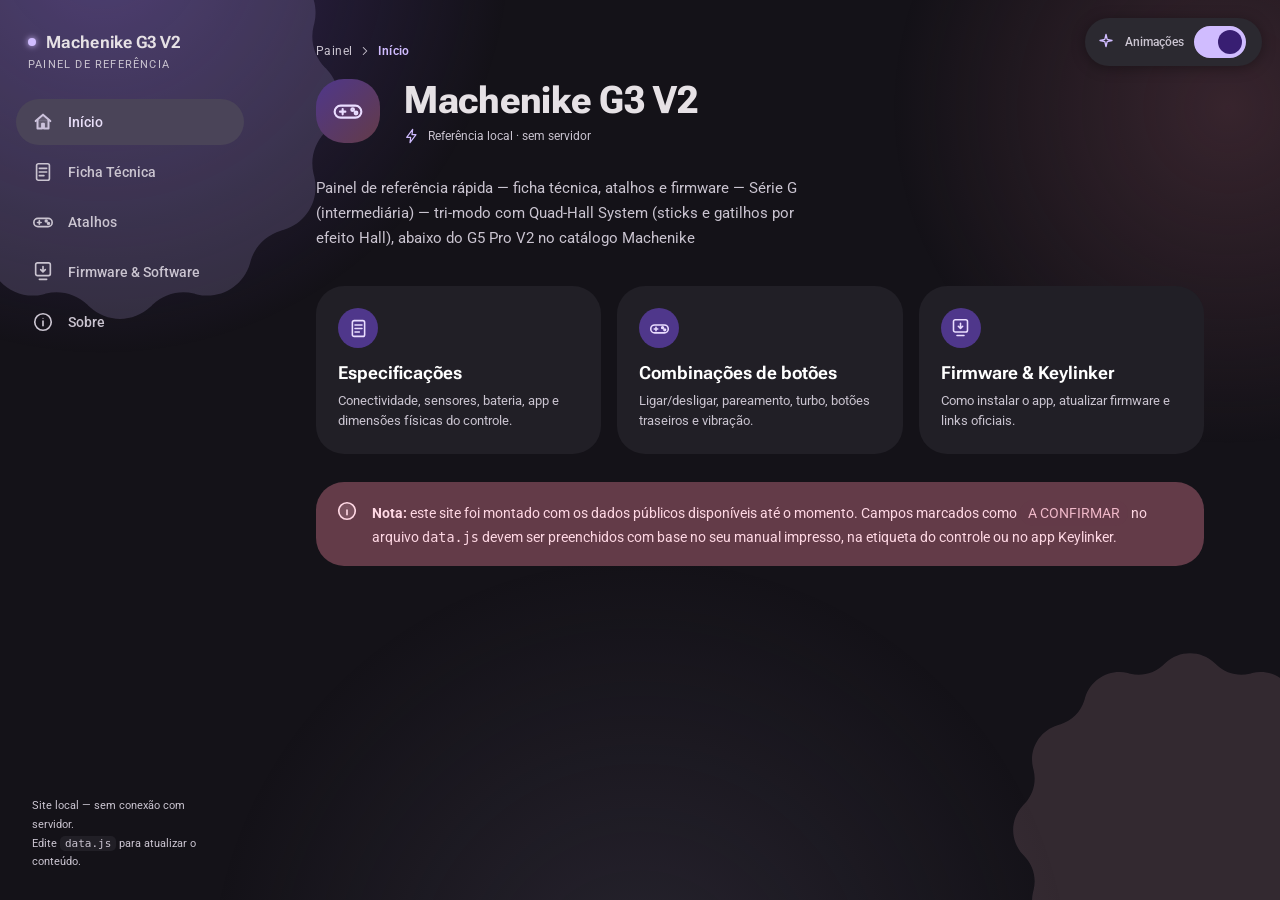
==== commit 95184c6c: "Add files via upload" ====
--- a/index.html
+++ b/index.html
@@ -36,21 +36,21 @@
         <p class="page-sub" id="subtitulo"></p>
 
         <div class="grid3">
-          <a class="nav-card" href="#especificacoes">
+          <button type="button" class="nav-card" data-page="especificacoes">
             <div class="icon-chip"><span class="micon" data-icon="description"></span></div>
             <h3>Especificações</h3>
             <p>Conectividade, sensores, bateria, app e dimensões físicas do controle.</p>
-          </a>
-          <a class="nav-card" href="#atalhos">
+          </button>
+          <button type="button" class="nav-card" data-page="atalhos">
             <div class="icon-chip"><span class="micon" data-icon="sports_esports"></span></div>
             <h3>Combinações de botões</h3>
             <p>Ligar/desligar, pareamento, turbo, botões traseiros e vibração.</p>
-          </a>
-          <a class="nav-card" href="#firmware">
+          </button>
+          <button type="button" class="nav-card" data-page="firmware">
             <div class="icon-chip"><span class="micon" data-icon="system_update"></span></div>
             <h3>Firmware & Keylinker</h3>
             <p>Como instalar o app, atualizar firmware e links oficiais.</p>
-          </a>
+          </button>
         </div>
 
         <div class="callout" style="margin-top:28px;">
--- a/style.css
+++ b/style.css
@@ -186,8 +186,14 @@
   padding: 12px 16px;
   font-size: 14px;
   font-weight: 500;
+  font-family: inherit;
   color: var(--md-on-surface-variant);
   border-radius: var(--shape-xl);
+  border: none;
+  background: none;
+  text-align: left;
+  cursor: pointer;
+  width: 100%;
   transition: background 0.35s var(--m3-standard), color 0.35s var(--m3-standard), border-radius 0.35s var(--m3-standard);
   z-index: 1;
 }
@@ -366,6 +372,11 @@
 
 .nav-card {
   display: block;
+  width: 100%;
+  border: none;
+  font-family: inherit;
+  text-align: left;
+  cursor: pointer;
   background: var(--md-surface-container);
   border-radius: var(--shape-lg);
   padding: 22px;
@@ -806,27 +817,28 @@
 
 /* ============================================================
    TRANSIÇÕES ENTRE SEÇÕES — estilo Material You
-   Como o site agora é um documento só (SPA por hash), a troca de
-   "página" é só mostrar/esconder uma <section>. A View Transitions
-   API anima essa troca de verdade — sem flash, sem recarregar nada.
-   Acionada via JS em paginas.js (document.startViewTransition).
-   Em navegadores sem suporte, a troca acontece na hora, sem
-   animação — funciona igual, só sem a transição.
+   O site é um documento só (SPA): trocar de "página" é só
+   mostrar/esconder uma <section>, sem tocar na URL. A animação é
+   controlada inteiramente por JS+CSS (trocarSecaoAnimado em
+   paginas.js) em vez da View Transitions API — assim funciona
+   igual em qualquer navegador, não só nos que suportam a API
+   experimental.
    ============================================================ */
-::view-transition-old(root) {
-  animation: mdy-saida 0.3s var(--m3-standard) both;
-}
-::view-transition-new(root) {
-  animation: mdy-entrada 0.42s var(--m3-spring-soft) both;
-}
-
-@keyframes mdy-saida {
-  from { opacity: 1; transform: scale(1); }
-  to   { opacity: 0; transform: scale(0.985); }
-}
-@keyframes mdy-entrada {
-  from { opacity: 0; transform: scale(1.015); }
-  to   { opacity: 1; transform: scale(1); }
+.secao-saindo {
+  animation: secao-sai 0.2s var(--m3-standard) both;
+  pointer-events: none;
+}
+.secao-entrando {
+  animation: secao-entra 0.45s var(--m3-spring-soft) both;
+}
+
+@keyframes secao-sai {
+  from { opacity: 1; transform: translateY(0) scale(1); }
+  to   { opacity: 0; transform: translateY(-14px) scale(0.98); }
+}
+@keyframes secao-entra {
+  from { opacity: 0; transform: translateY(16px) scale(0.98); }
+  to   { opacity: 1; transform: translateY(0) scale(1); }
 }
 
 /* ---------- toggle fixo de animações (usa mdharmony-switch) ---------- */
